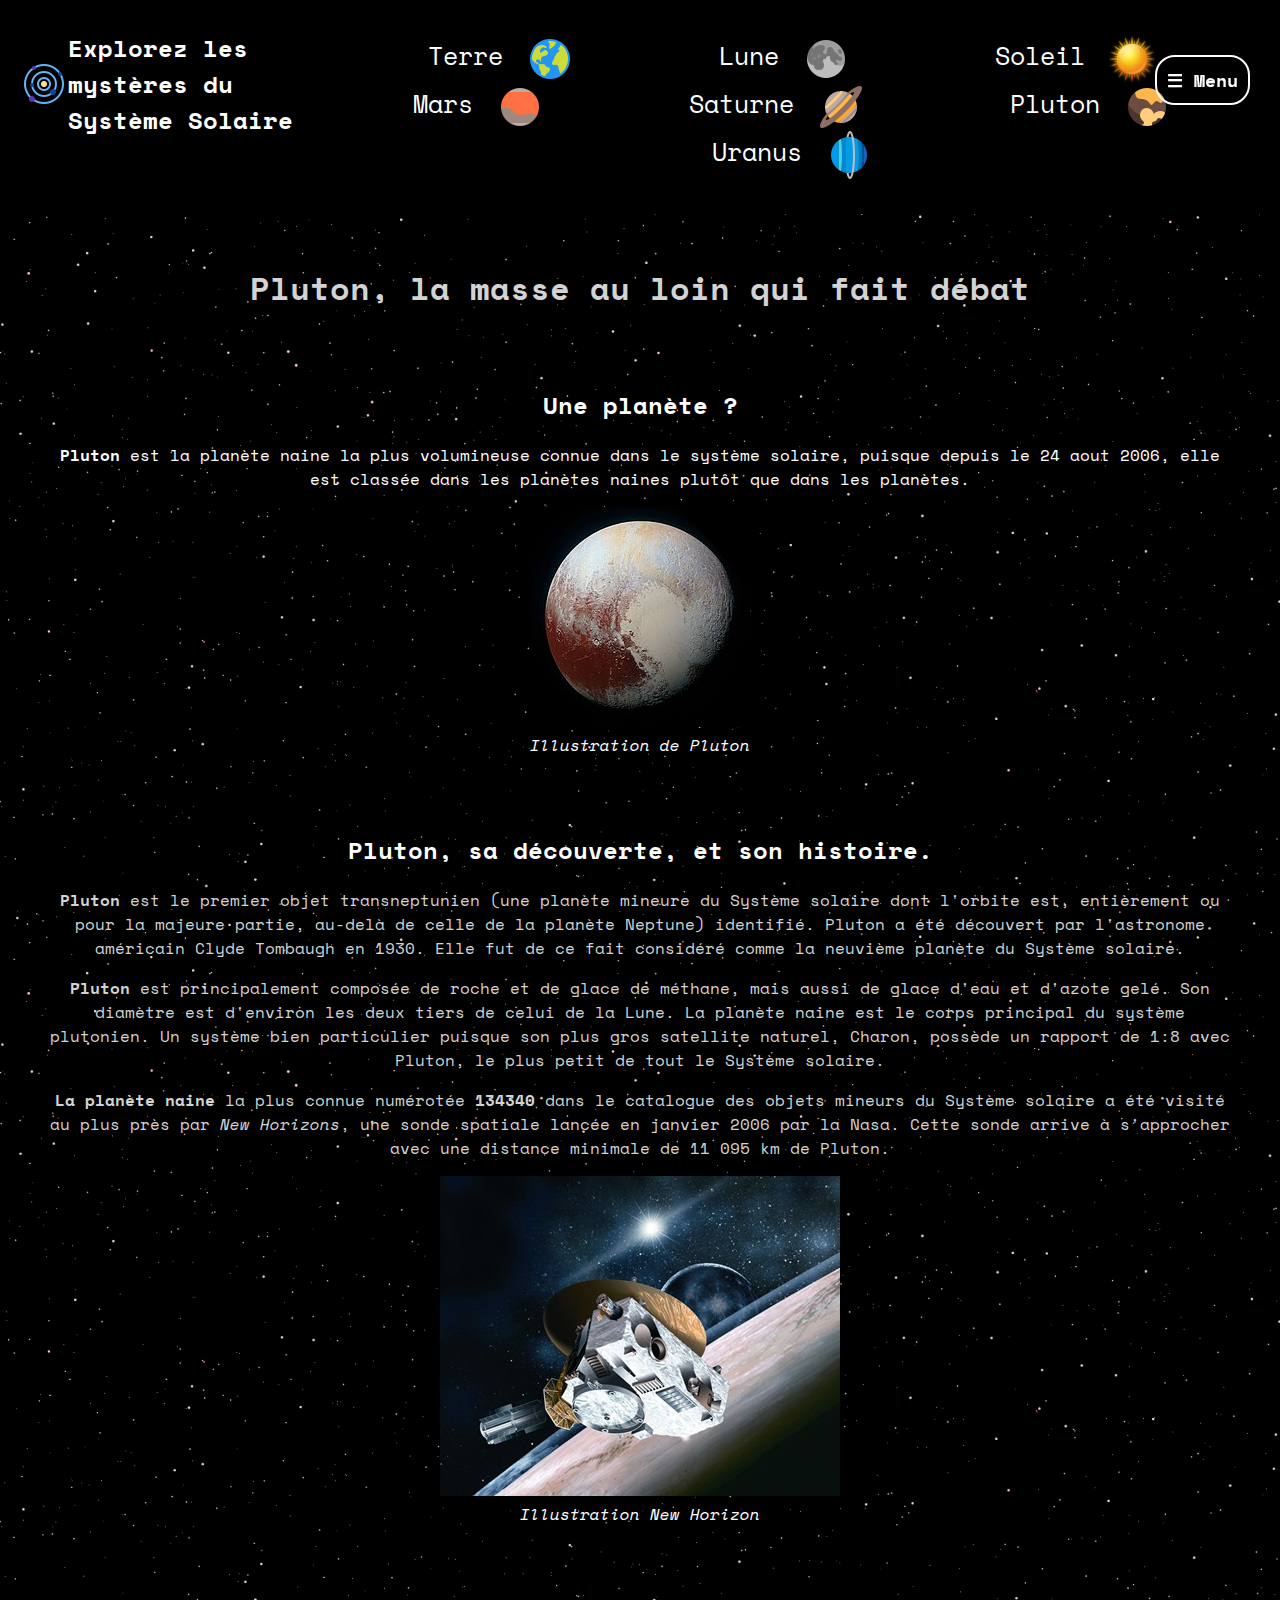
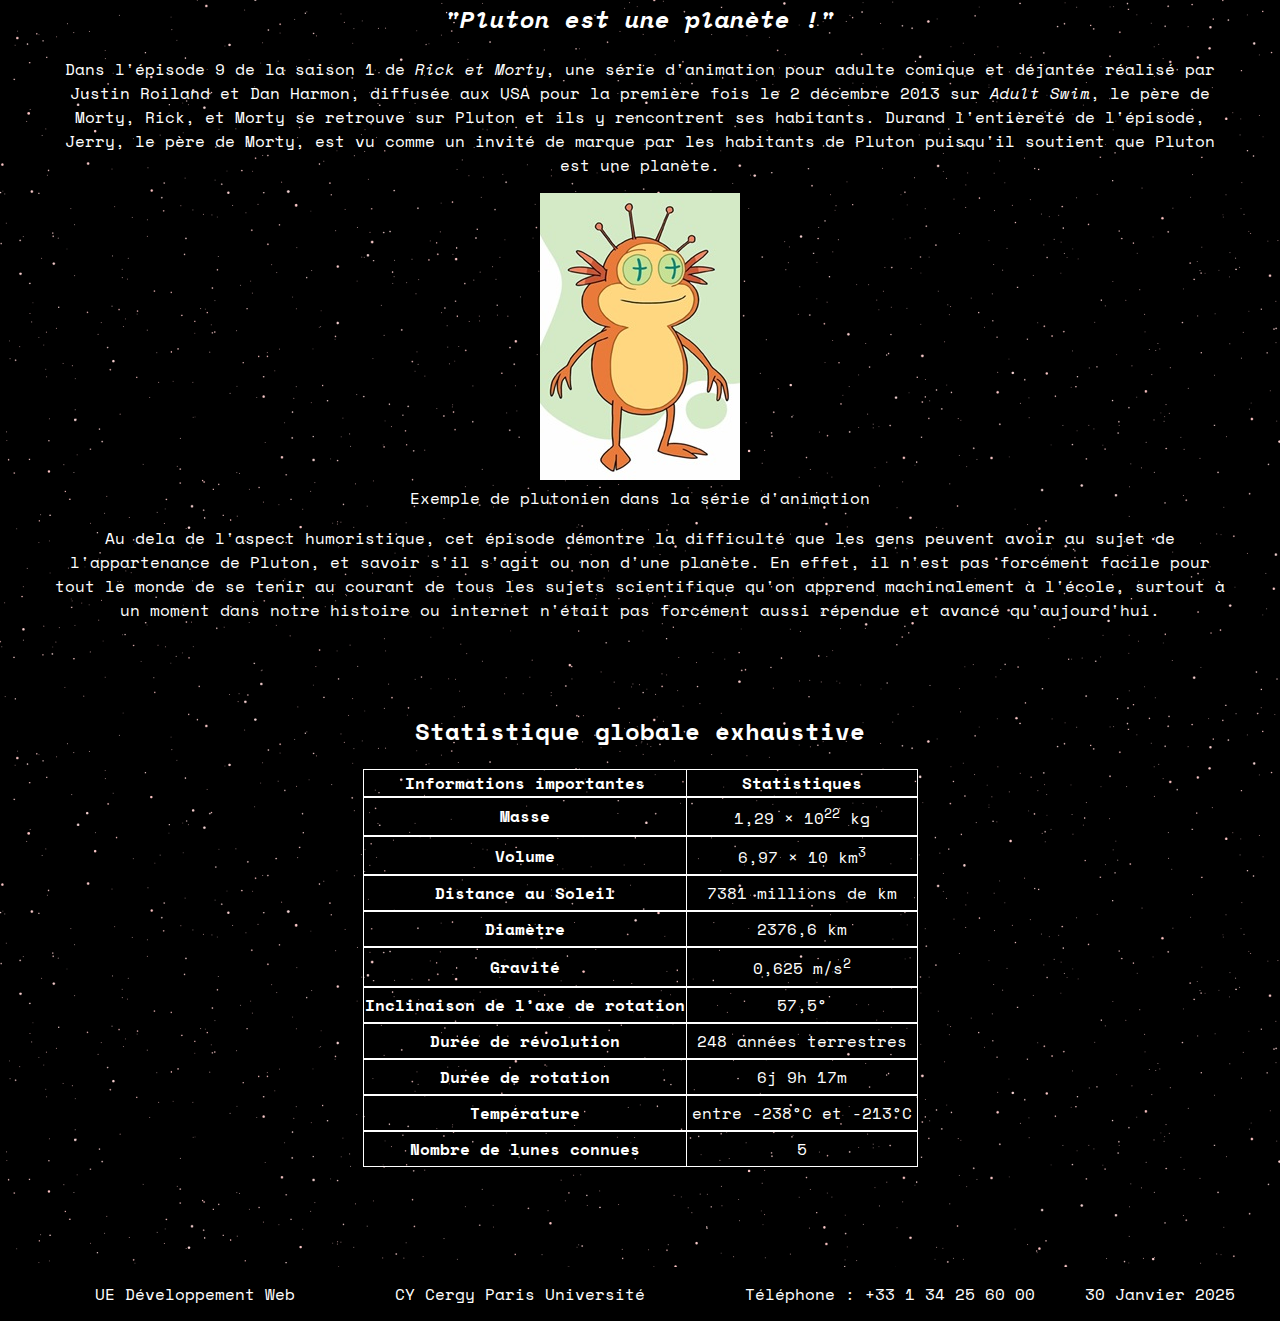
==== pluton.html @ e6720473 "dcrg" ====
<!DOCTYPE html>
<html lang="fr">

<head>
    <title>Pluton</title>
    <meta charset="utf-8"/>
    <meta name="generator" content="Sublime Text" />
    <meta name="author" content="Olevier,Bertrand,Albrun" />
    <meta name="date" content="2025-01-29T21:01:23+0100" />
    <meta name="keywords" content="pluton, Pluton, planete naine, New Horizons, petite planete, 134340,"/>
    <meta name="description" content="Explorez l'univers avec notre site dédié à la découverte du Système Solaire. Découvrez la Terre, la Lune, Mars et le Soleil, leurs caractéristiques, leur histoire et les missions spatiales qui les explorent."/>
    <link rel="icon" href="./image/IconTitre.ico" type="image/ico" />
    <link rel="stylesheet" href="./style.css"/>
</head>
<body>
<header>
    <nav>
        <h2 id="Top"><a href="./index.html"><img src="./image/Univers.png" alt="Univers"/>Explorez les mystères du Système Solaire</a></h2>
        <ul>
            <li><a href="./terre.html">Terre <img src="./image/Terre.png" alt="Terre"/></a></li>
            <li><a href="./lune.html">Lune <img src="./image/Lune.png" alt="Lune"/></a></li>
            <li><a href="./soleil.html">Soleil <img src="./image/Soleil.png" alt="Soleil"/></a></li>
            <li><a href="./mars.html">Mars <img src="./image/Mars.png" alt="Mars"/></a></li>
            <li><a href="./saturne.html">Saturne <img src="./image/Saturne.png" alt="Saturne"/></a></li>
            <li><a href="./pluton.html">Pluton <img src="./image/Pluton.png" alt="Pluton"/></a></li>
            <li><a href="./uranus.html">Uranus <img src="./image/Uranus.png" alt="Uranus"/></a></li>
        </ul>
    </nav>
</header>
<nav class="side-menu">
    <span class="menu-label">☰ Menu</span>
    <ul>
        <li><a href="#Top">La planète naine</a></li>
        <li><a href="#Description">Une planète qui en a perdu son titre</a></li>
        <li><a href="#Statistique">Statistique</a></li>
    </ul>
</nav>
<main>
    <h1 class="Gris">Pluton, la masse au loin qui fait débat</h1>
    <section>
        <h2>Une planète ?</h2>
        <p><strong>Pluton</strong> est la planète naine la plus volumineuse connue dans le système solaire, puisque depuis le 24 aout 2006, elle est classée dans les planètes naines plutôt que dans les planètes. </p>
        <figure>
            <img src="./image/Pluton-Illustration.jpg" alt="Lune Illustration"/>
            <figcaption><em>Illustration de Pluton</em></figcaption>
        </figure>
    </section>
    <section>
        <h2 id="Description">Pluton, sa découverte, et son histoire.</h2>
        <p class="Gris">
            <strong>Pluton</strong> est le premier objet transneptunien (une planète mineure du Système solaire dont l'orbite est, entièrement ou pour la majeure partie, au-delà de celle de la planète Neptune) identifié. Pluton a été découvert par l'astronome américain Clyde Tombaugh en 1930. Elle fut de ce fait considéré comme la neuvième planète du Système solaire.
        </p>
        <p class="Gris">
            <strong>Pluton</strong> est principalement composée de roche et de glace de méthane, mais aussi de glace d'eau et d'azote gelé. Son diamètre est d'environ les deux tiers de celui de la Lune. La planète naine est le corps principal du système plutonien. Un système bien particulier puisque son plus gros satellite naturel, Charon, possède un rapport de 1:8 avec Pluton, le plus petit de tout le Système solaire.
        </p>
        <p class="Gris">
            <strong>La planète naine</strong> la plus connue numérotée <strong>134340</strong> dans le catalogue des objets mineurs du Système solaire a été visité au plus près par <em>New Horizons</em>, une sonde spatiale lancée en janvier 2006 par la Nasa. Cette sonde arrive à s'approcher avec une distance minimale de 11 095 km de Pluton.
        </p>
        <figure>
            <img src="./image/New-Horizon.jpg" alt="New Horizon"/>
            <figcaption><em>Illustration New Horizon</em></figcaption>
        </figure>
    </section>
    <section>
        <h2> <em>"Pluton est une planète !"</em></h2>
        <p>
            Dans l'épisode 9 de la saison 1 de<em> Rick et Morty</em>, une série d'animation pour adulte comique et déjantée réalisé par Justin Roiland et Dan Harmon, diffusée aux USA pour la première fois le 2 décembre 2013 sur <em>Adult Swim</em>, le père de Morty, Rick, et Morty se retrouve sur Pluton et ils y rencontrent ses habitants. Durand l'entièreté de l'épisode, Jerry, le père de Morty, est vu comme un invité de marque par les habitants de Pluton puisqu'il soutient que Pluton est une planète.
        </p>
        <figure>
            <img src="./image/Plutoniens-Rick-et-Morty.jpg" alt="Plutonien"/>
            <figcaption> Exemple de plutonien dans la série d'animation </figcaption>
        </figure>
        <p>
            Au dela de l'aspect humoristique, cet épisode démontre la difficulté que les gens peuvent avoir au sujet de l'appartenance de Pluton, et savoir s'il s'agit ou non d'une planète. En effet, il n'est pas forcément facile pour tout le monde de se tenir au courant de tous les sujets scientifique qu'on apprend machinalement à l'école, surtout à un moment dans notre histoire ou internet n'était pas forcément aussi répendue et avancé qu'aujourd'hui.
        </p>
    </section>
    <section>
        <table>
            <caption> <h2 id="Statistique"> Statistique globale exhaustive </h2> </caption>
            <tr>
                <th scope="col">Informations importantes</th>
                <th scope="col">Statistiques</th>
            </tr>
            <tr>
                <th scope="row">Masse</th>
                <td> 1,29 × 10<sup>22</sup> kg </td>
            </tr>
            <tr>
                <th scope="row">Volume</th>
                <td>6,97 × 10 km<sup>3</sup> </td>
            </tr>
            <tr>
                <th scope="row">Distance au Soleil</th>
                <td> 7381 millions de km </td>
            </tr>
            <tr>
                <th scope="row">Diamètre</th>
                <td> 2376,6 km </td>
            </tr>
            <tr>
                <th scope="row">Gravité</th>
                <td> 0,625 m/s<sup>2</sup> </td>
            </tr>
            <tr>
                <th scope="row">Inclinaison de l’axe de rotation</th>
                <td> 57,5° </td>
            </tr>
            <tr>
                <th scope="row">Durée de révolution</th>
                <td>248 années terrestres </td>
            </tr>
            <tr>
                <th scope="row">Durée de rotation</th>
                <td> 6j 9h 17m </td>
            </tr>
            <tr>
                <th scope="row">Température</th>
                <td> entre -238°C et -213°C  </td>
            </tr>
            <tr>
                <th scope="row">Nombre de lunes connues</th>
                <td> 5 </td>
            </tr>
        </table>

    </section>
</main>
  <footer>
    <span>UE Développement Web</span>
    <span>CY Cergy Paris Université</span>
    <span>Téléphone : +33 1 34 25 60 00</span>
    <time datetime="2025-01-30">30 Janvier 2025</time>
  </footer>
</body>
</html>
---- style.css ----
/* Importation des polices */
@import url('https://fonts.googleapis.com/css2?family=Space+Mono&display=swap');

/* Styles globaux */
body {
    margin: 0;
    background-color: black;
    background-image: url(./image/Fond.png);
    background-size: 100% auto;
    font-family: 'Space Mono', monospace;
    color: white;
}

main {
    padding-bottom: 100px;
}

footer {
    display: flex;
    justify-content: center;
    align-items: center;
    background-color: black;
    padding: 15px;
}

/* Titres */
h1 {
    color: white;
    text-align: center;
    margin-top: 50px;
}

section h2 {
    padding-top: 25px;
    color: white;
    text-align: center;
    margin-top: 50px;
}

section h3 {
    padding-top: 25px;
    padding-left: 250px;
    display: flex;
    align-items: center;
}

/* Navigation */
nav {
    display: flex;
    margin-top: 0;
    padding: 10px;
    background-color: black;
    color: white;
}

nav ul {
    font-size: 25px;
    list-style-type: none;
    text-align: center  ;
    justify-content: flex-end;
}

nav h2 a {
    padding-left: 10px;
    display: flex;
    align-items: center;
    justify-content: center;
}

nav ul li {
    display: inline;
    margin-left: 50px;
    margin-right: 80px;
}

nav ul li img {
    margin-left: 8px;
    vertical-align: middle;
}

nav a {
    text-decoration: none;
    color: white;
    display: inline-block;
    position: relative;
}

nav a::after {
    content: '';
    position: absolute;
    width: 100%;
    transform: scaleX(0);
    height: 2px;
    bottom: 0;
    left: 0;
    background-color: white;
    transition: transform 1s ease-out;
}

nav a:hover::after {
    transform: scaleX(1);
}

nav a img:hover {
    transform: scale(1.1);
}

/* Tableaux */
table, th, td {
    text-align: center;
    border: 1px solid white;
    border-collapse: collapse;
}

table {
    margin: auto;
}

td {
    color: white;
    padding: 5px;
}

tr:not(:last-child) {
    text-align: center;
    border-bottom: 2px solid white;
}

caption {
    margin: auto;
    color: white;
    text-align: center;
}

/* Listes */
ul {
    list-style-type: none;
    text-align: center;
}

/* Autres styles spécifiques */
section h3 img {
    padding-left: 20px;
}

p {
    text-align: center;
    padding-inline: 50px;
}

dl {
    display: block;
    justify-items: center;
}
dt {
   display: flex;
    align-items: center;
}

dt img {
    padding-inline: 20px;
}

span{
    text-align: center;
    padding-inline: 50px;

}

dd {
    padding-bottom: 40px;

}

figure {
    text-align: center;
}


/* Couleurs spécifiques */
.Soleil {
    padding-top: 25px;
    padding-left: 250px;
    color: #FFDD00;
}

.Lune {
    color: #D3D3D3;
    padding-top: 25px;
    padding-left: 250px;
}

.Mars {
    color:#FF6600 ;
}

.Jaune {
    color: #FFDD00;
}

.Gris {
    color: #D3D3D3;
}

.Bleu {
    color: #1E90FF;
}

.Beige {
    color: #D8B57E;
    padding-bottom: 75px;
}

.BleuClair {
    color: #90bcff;
}


#Video {
    display: inline-block; 
    padding: 20px 40px;
    background-color: #D8B57E; 
    color: white;   
    border-radius: 25px; 
    font-size: 18px; 

}

#Vaisseau {
    display: block; 
    text-align: center;
    padding: 20px 40px;
    background-color: #D3D3D3; 
    color: black;   
    border-radius: 25px; 
    font-size: 18px; 


}

#Alien {
    display: inline-block; 
    padding: 20px 40px;
    background-color: #FF6600; 
    color: white;   
    border-radius: 25px; 
    font-size: 18px; 
}

#Pdf {
     display: inline-block; 
    padding: 20px 40px;
    background-color: #2C3E50; 
    color: white;   
    border-radius: 25px; 
    font-size: 18px; 
}

#Illustration-Systeme{
    max-width: 100%
}

#Liste-Soleil strong{
    padding-top: 25px;
    color: #FFDD00;
}



#Remonter {
    display: block;
    text-align: center;
    text-decoration: none;
    margin-top: 300px;
    color: white;
    font-size: 25px;
    background-color: rgba(255, 255, 255, 0.2); 

}




.side-menu {
    position: fixed;
    right: 20px;
    top: 5%;
    cursor: pointer;
    background-color: transparent;
}

.menu-label {
    color: white;
    font-size: 18px;
    font-weight: bold;
    padding: 10px;
    border: 2px solid white;
    border-radius: 20px;
}


.side-menu ul {
    list-style: none;
    padding: 0;
    display: none;
    background-color: black;
}

.side-menu:hover ul {   
    display: flex;
    flex-direction: column;
    border: 2px solid white;
    border-radius: 20px;
    padding: 15px 15px;

}

.side-menu:hover .menu-label {
    display: none;
}

.side-menu li {
    margin: 0;
    width: fit-content;
}

.side-menu a {  
    background-color: transparent;
    color: white;
    font-size: 16px;
    padding-top: 30px;
}

.side-menu a:hover {
    color: #1E90FF;
}
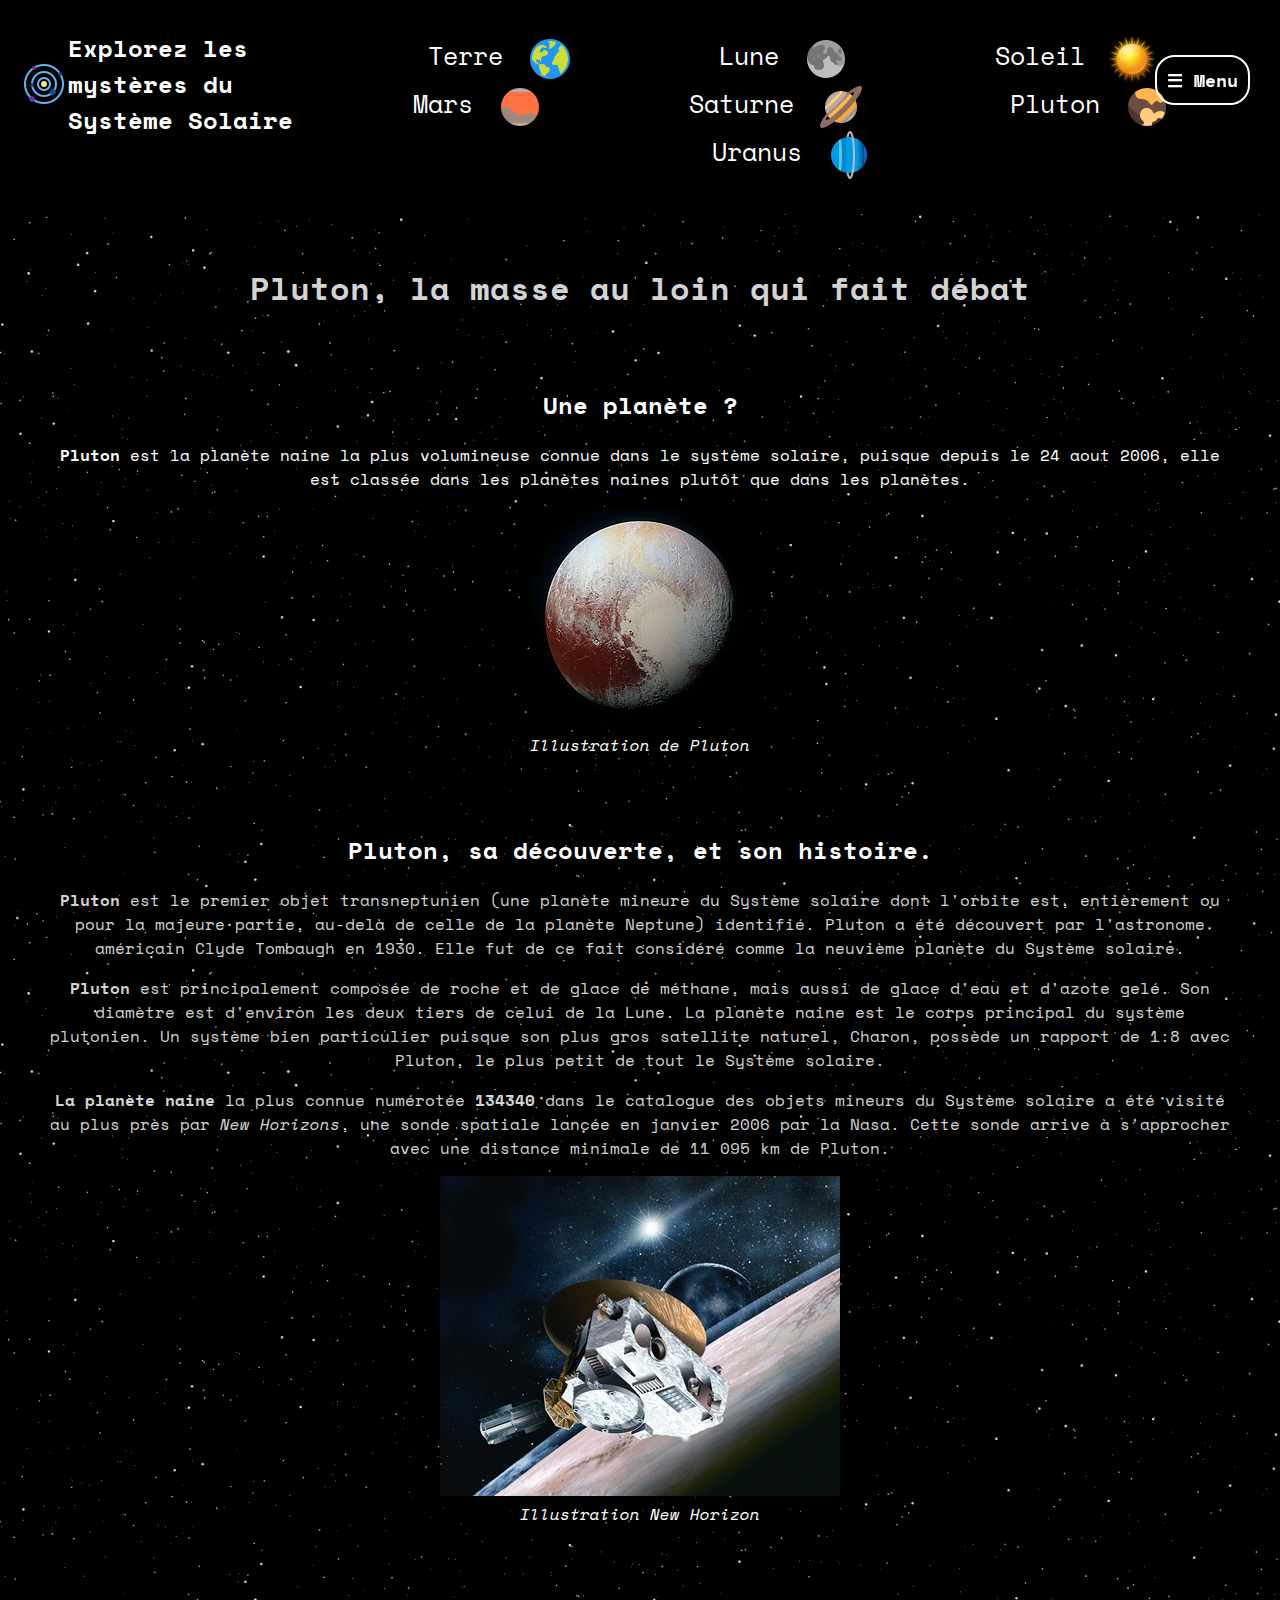
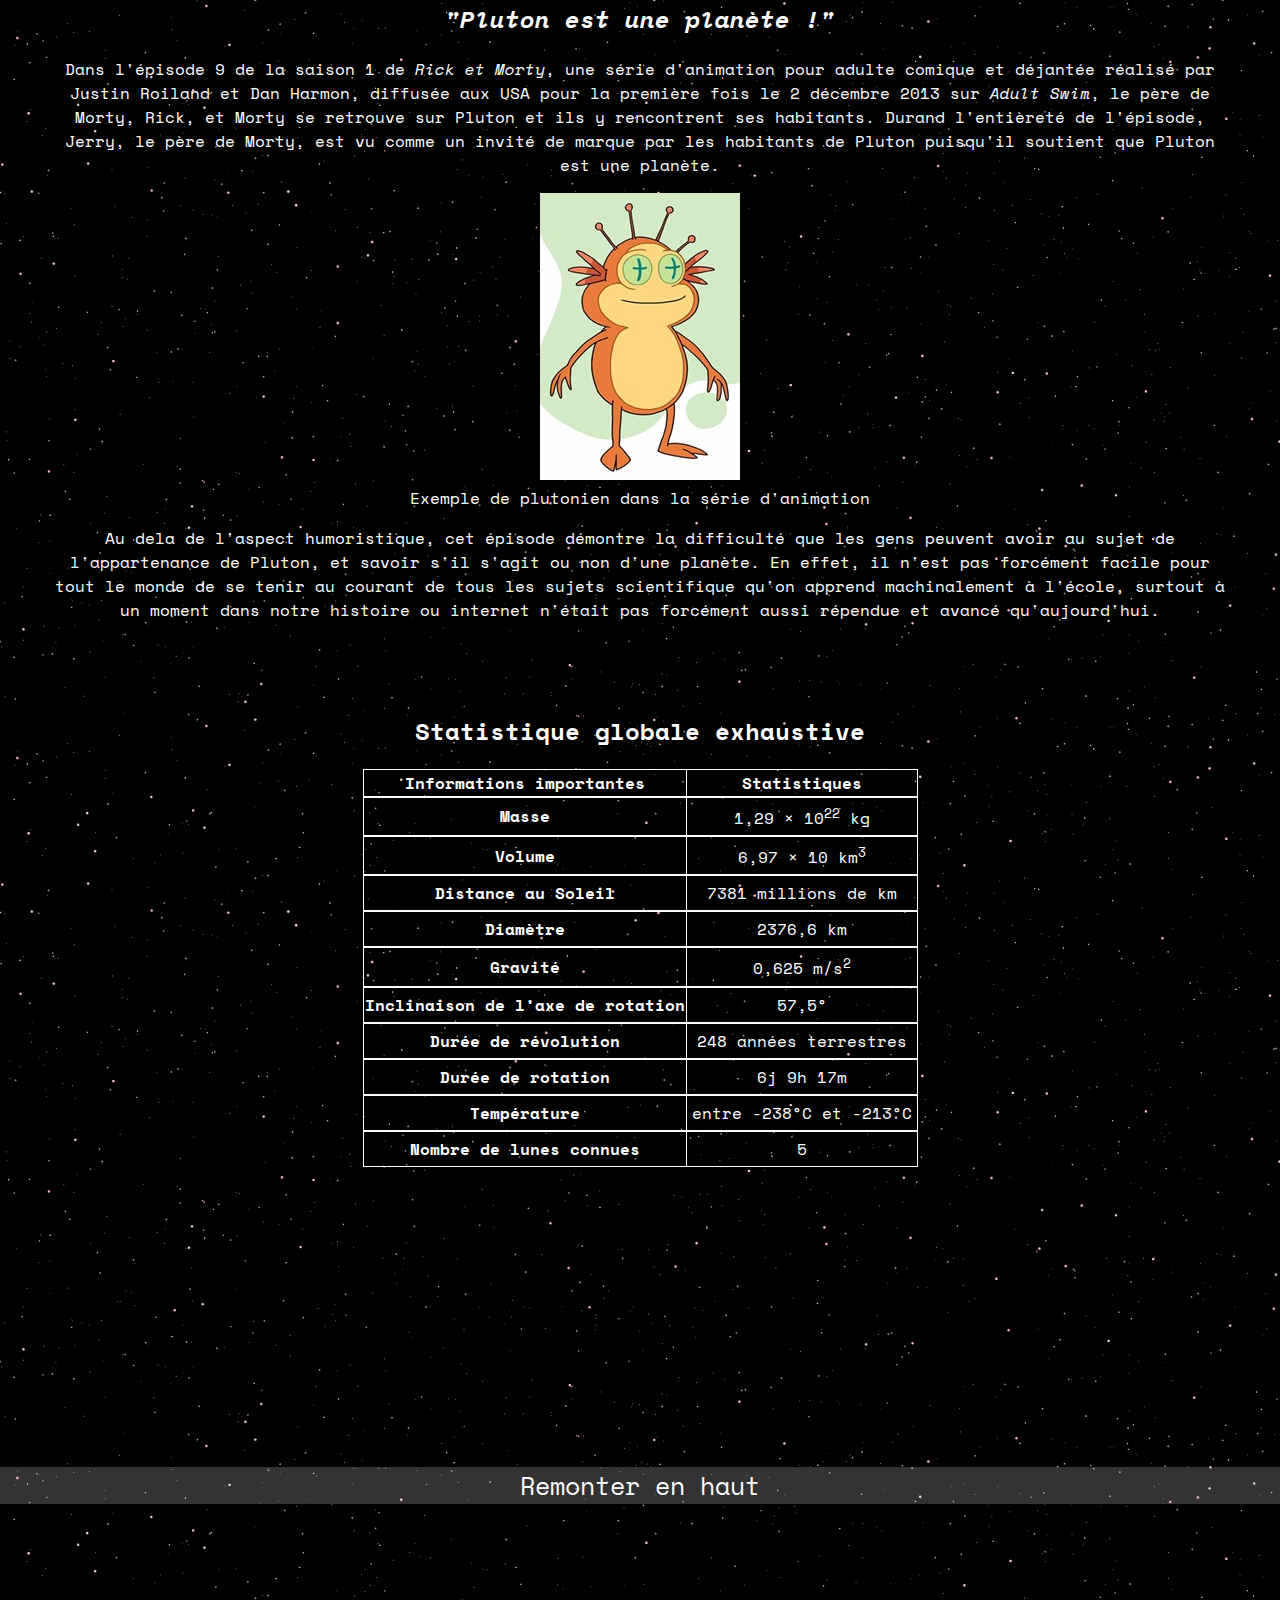
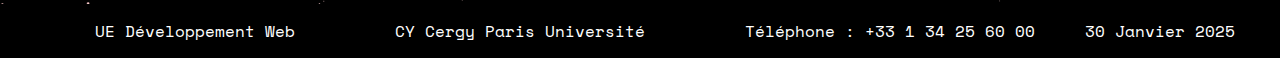
==== commit 6d0e61c9: "Update pluton.html" ====
--- a/pluton.html
+++ b/pluton.html
@@ -124,6 +124,9 @@
         </table>
 
     </section>
+    <div>
+      <a href="#Top" id="Remonter">Remonter en haut</a>
+    </div>
 </main>
   <footer>
     <span>UE Développement Web</span>
